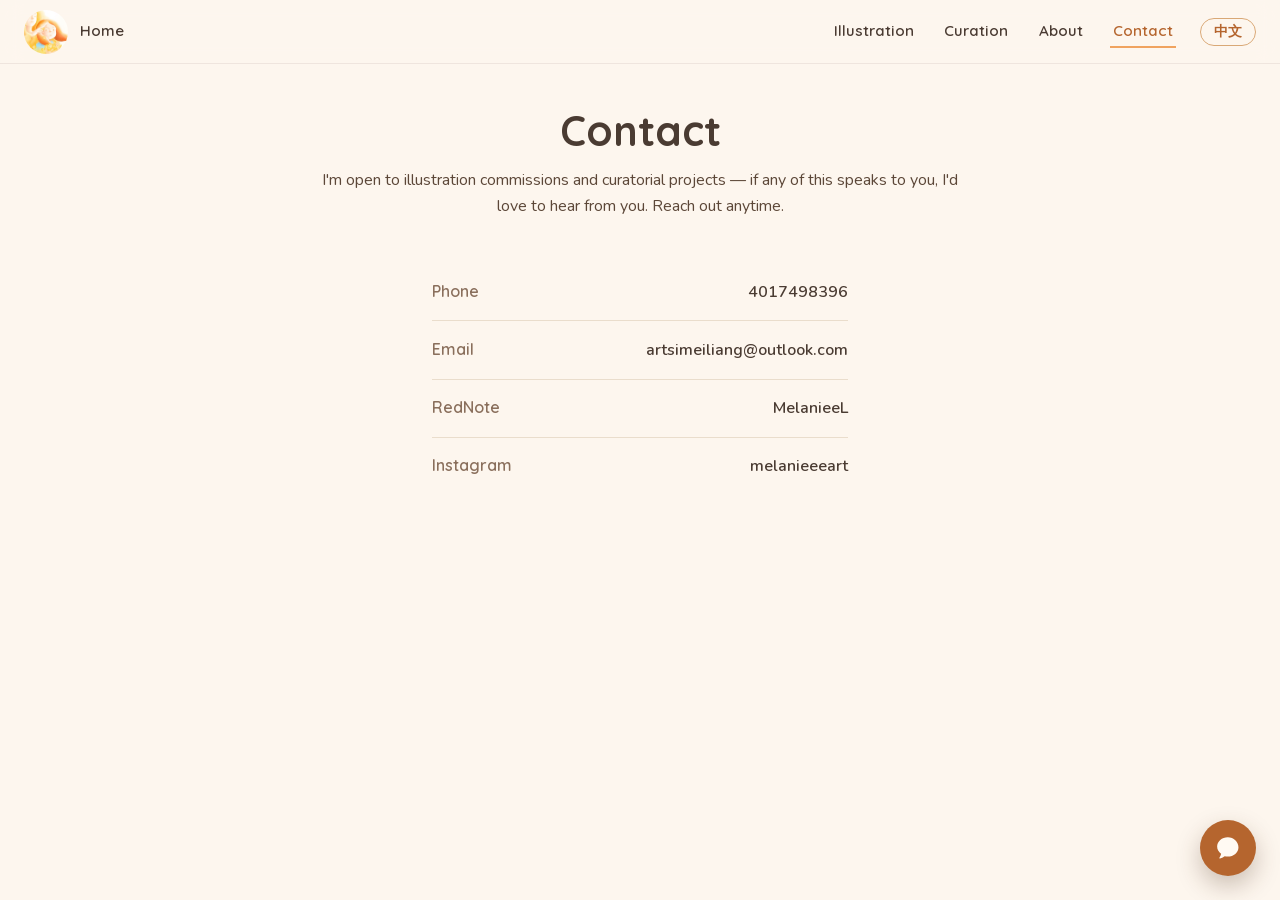
==== contact.html @ 6aa1bef4 "Add an English / Chinese language switch Melanie asked for a switch like a Google Translate button. " ====
<!DOCTYPE html>
<html lang="en">
<head>
<meta charset="UTF-8">
<meta name="viewport" content="width=device-width, initial-scale=1.0">
<title data-zh="联系 — Simei Liang (Melanie)">Contact — Simei Liang (Melanie)</title>
<script>try{if(localStorage.getItem('lang')==='zh'){document.documentElement.lang='zh-CN';var t=document.querySelector('title');t.dataset.en=t.textContent;if(t.dataset.zh)document.title=t.dataset.zh}}catch(e){}</script>
<meta name="description" content="Contact Melanie (Simei Liang), illustrator and curator.">
<meta name="author" content="Melanie Liang (Simei Liang)">
<link rel="canonical" href="https://melanie-liang.github.io/contact.html">
<meta property="og:type" content="website">
<meta property="og:site_name" content="Melanie (Simei Liang)">
<meta property="og:title" content="Contact — Simei Liang (Melanie)">
<meta property="og:description" content="Contact Melanie (Simei Liang), illustrator and curator.">
<meta property="og:url" content="https://melanie-liang.github.io/contact.html">
<meta property="og:image" content="https://melanie-liang.github.io/assets/landing/illustrator.jpg">
<meta name="twitter:card" content="summary_large_image">
<link rel="icon" type="image/jpeg" href="assets/favicon.jpg">
<link rel="stylesheet" href="css/style.css">
</head>
<body>

<header class="site-nav">
  <a href="index.html" class="nav-logo">
    <img src="assets/logo.jpg" alt="">
    <span class="nav-logo-label"><span data-lang="en">Home</span><span data-lang="zh">首页</span></span>
  </a>
  <nav class="nav-menu" aria-label="Primary">
    <a href="illustration.html" class="nav-link"><span data-lang="en">Illustration</span><span data-lang="zh">插画</span></a>
    <a href="curatorial-work.html" class="nav-link"><span data-lang="en">Curation</span><span data-lang="zh">策展</span></a>
    <a href="index.html#illustrator" class="nav-link"><span data-lang="en">About</span><span data-lang="zh">关于</span></a>
    <a href="contact.html" class="nav-link active"><span data-lang="en">Contact</span><span data-lang="zh">联系</span></a>
    <button type="button" class="lang-switch" aria-label="Switch language / 切换语言"><span data-lang="en">中文</span><span data-lang="zh">EN</span></button>
  </nav>
</header>

<main class="content-page">
  <div class="series-header">
    <h1><span data-lang="en">Contact</span><span data-lang="zh">联系</span></h1>
    <p>
      <span data-lang="en">I'm open to illustration commissions and curatorial projects &mdash; if any of this
      speaks to you, I'd love to hear from you. Reach out anytime.</span><span data-lang="zh">欢迎插画委托与策展合作——如果这里的作品打动了你，很期待收到你的消息。随时联系我。</span>
    </p>
  </div>

  <ul class="contact-list">
    <li>
      <span class="contact-label"><span data-lang="en">Phone</span><span data-lang="zh">电话</span></span>
      <a href="tel:4017498396">4017498396</a>
    </li>
    <li>
      <span class="contact-label"><span data-lang="en">Email</span><span data-lang="zh">邮箱</span></span>
      <a href="mailto:artsimeiliang@outlook.com">artsimeiliang@outlook.com</a>
    </li>
    <li>
      <span class="contact-label"><span data-lang="en">RedNote</span><span data-lang="zh">小红书</span></span>
      <a href="https://xhslink.cn/o/6hbYANFSyTD" target="_blank" rel="noopener">MelanieeL</a>
    </li>
    <li>
      <span class="contact-label">Instagram</span>
      <a href="https://www.instagram.com/melanieeeart/" target="_blank" rel="noopener">melanieeeart</a>
    </li>
  </ul>
</main>

<button id="chat-button" class="chat-fab" type="button" aria-haspopup="dialog" aria-controls="chat-modal" aria-label="Open contact form">
  <svg viewBox="0 0 24 24" aria-hidden="true"><path fill="currentColor" d="M12 2C6.48 2 2 5.94 2 10.8c0 2.77 1.44 5.24 3.7 6.86-.12.9-.53 2.24-1.55 3.6a.5.5 0 0 0 .58.77c1.9-.62 3.42-1.5 4.4-2.2.9.24 1.86.37 2.87.37 5.52 0 10-3.94 10-8.8S17.52 2 12 2z"/></svg>
</button>

<div id="chat-modal" class="chat-modal" role="dialog" aria-modal="true" aria-labelledby="chat-modal-title" hidden>
  <div class="chat-modal-backdrop"></div>
  <div class="chat-modal-panel">
    <button class="chat-modal-close" type="button" aria-label="Close">&times;</button>
    <h2 id="chat-modal-title"><span data-lang="en">Say hello</span><span data-lang="zh">打个招呼</span></h2>
    <p><span data-lang="en">Send Melanie a quick note and she'll get back to you.</span><span data-lang="zh">给 Melanie 留个言，她会尽快回复你。</span></p>
    <form id="chat-form" class="chat-form">
      <input type="checkbox" name="botcheck" class="chat-form-honeypot" tabindex="-1" autocomplete="off">
      <div class="chat-field">
        <label for="chat-name"><span data-lang="en">Name</span><span data-lang="zh">姓名</span></label>
        <input type="text" id="chat-name" name="name" required>
      </div>
      <div class="chat-field">
        <label for="chat-email"><span data-lang="en">Email</span><span data-lang="zh">邮箱</span></label>
        <input type="email" id="chat-email" name="email" required>
      </div>
      <div class="chat-field">
        <label for="chat-message"><span data-lang="en">Message</span><span data-lang="zh">留言</span></label>
        <textarea id="chat-message" name="message" rows="4" required></textarea>
      </div>
      <button type="submit" class="chat-form-submit"><span data-lang="en">Send Message</span><span data-lang="zh">发送</span></button>
      <p class="chat-form-status" aria-live="polite"></p>
    </form>
  </div>
</div>

<script src="js/site-config.js"></script>
<script src="js/series-data.js"></script>
<script src="js/main.js"></script>
</body>
</html>
---- css/style.css ----
/* ---------- Self-hosted fonts ----------
   Downloaded from Google Fonts and served from assets/fonts/ instead of
   fonts.googleapis.com/fonts.gstatic.com, which are blocked in mainland
   China — self-hosting means the fonts load everywhere, not just where
   Google's CDN is reachable. Each file is a variable font covering the
   whole weight range in one download (that's why one file serves 500-700
   for Quicksand, and 400-700 for Nunito). Latin-alphabet glyphs only —
   Chinese text on the site (e.g. artwork titles) was already falling back
   to the system's own CJK font, since neither of these families ships
   Chinese glyphs at all, so nothing changes there. */
@font-face {
  font-family: 'Quicksand';
  font-style: normal;
  font-weight: 500 700;
  font-display: swap;
  src: url('../assets/fonts/quicksand.woff2') format('woff2');
}

@font-face {
  font-family: 'Nunito';
  font-style: normal;
  font-weight: 400 700;
  font-display: swap;
  src: url('../assets/fonts/nunito-normal.woff2') format('woff2');
}

@font-face {
  font-family: 'Nunito';
  font-style: italic;
  font-weight: 400;
  font-display: swap;
  src: url('../assets/fonts/nunito-italic.woff2') format('woff2');
}

/* ---------- Reset & base ---------- */
* {
  margin: 0;
  padding: 0;
  box-sizing: border-box;
}

html, body {
  height: 100%;
}

body {
  font-family: 'Nunito', "PingFang SC", "Hiragino Sans GB", "Microsoft YaHei", "Noto Sans SC", sans-serif;
  color: #4a3b32;
  background: #fdf6ee;
}

h1, h2 {
  font-family: 'Quicksand', "PingFang SC", "Hiragino Sans GB", "Microsoft YaHei", "Noto Sans SC", sans-serif;
}

a {
  color: inherit;
}

/* ---------- Site navigation ---------- */
.site-nav {
  position: fixed;
  top: 0;
  left: 0;
  right: 0;
  z-index: 20;
  display: flex;
  align-items: center;
  justify-content: space-between;
  gap: 1rem;
  padding: 0.6rem 1.5rem;
  background: rgba(253, 246, 238, 0.55);
  backdrop-filter: blur(10px);
  -webkit-backdrop-filter: blur(10px);
  border-bottom: 1px solid rgba(74, 46, 26, 0.08);
}

.nav-logo {
  display: flex;
  align-items: center;
  gap: 0.55rem;
  flex-shrink: 0;
  text-decoration: none;
}

/* Spelled out beside the avatar so it is obvious that clicking it is the way
   back to the main page -- the picture alone was not telling anyone that. */
.nav-logo-label {
  font-family: 'Quicksand', "PingFang SC", "Hiragino Sans GB", "Microsoft YaHei", "Noto Sans SC", sans-serif;
  font-weight: 600;
  font-size: 0.95rem;
  color: #4a3b32;
  /* Same padding and transparent border as .nav-link so switching the underline
     on and off never shifts the header. */
  padding: 0.4rem 0.2rem;
  border-bottom: 2px solid transparent;
  transition: color 0.2s ease, border-color 0.2s ease;
}

.nav-logo:hover .nav-logo-label {
  color: #b5652e;
  border-color: #f0a35f;
}

/* On the homepage the underline tracks the section in view: Home while the
   hero is on screen, About once the bio/awards sections are (see main.js). */
.nav-logo.active .nav-logo-label {
  color: #b5652e;
  border-color: #f0a35f;
}

.nav-logo img {
  width: 2.75rem;
  height: 2.75rem;
  border-radius: 50%;
  object-fit: cover;
  object-position: 12% center;
  display: block;
}

.nav-menu {
  display: flex;
  flex-wrap: wrap;
  align-items: center;
  justify-content: flex-end;
  gap: 1rem 1.5rem;
}

.nav-link {
  font-family: 'Quicksand', "PingFang SC", "Hiragino Sans GB", "Microsoft YaHei", "Noto Sans SC", sans-serif;
  font-weight: 600;
  font-size: 0.95rem;
  text-decoration: none;
  color: #4a3b32;
  padding: 0.4rem 0.2rem;
  border-bottom: 2px solid transparent;
  transition: color 0.2s ease, border-color 0.2s ease;
}

.nav-link:hover {
  color: #b5652e;
  border-color: #f0a35f;
}

.nav-link.active {
  color: #b5652e;
  border-color: #f0a35f;
}

/* ---------- Sub-nav (second row: siblings of the active top-level item) ---------- */
.sub-nav {
  display: flex;
  flex-wrap: wrap;
  align-items: center;
  gap: 1.25rem;
}

.series-page .sub-nav,
.content-page .sub-nav {
  margin-bottom: 2rem;
  padding-bottom: 1rem;
  border-bottom: 1px solid #eaddcc;
}

.sub-nav a {
  font-family: 'Quicksand', "PingFang SC", "Hiragino Sans GB", "Microsoft YaHei", "Noto Sans SC", sans-serif;
  font-weight: 600;
  font-size: 0.9rem;
  color: #8a6f5c;
  text-decoration: none;
  padding-bottom: 0.3rem;
  border-bottom: 2px solid transparent;
  transition: color 0.2s ease, border-color 0.2s ease;
}

.sub-nav a:hover {
  color: #b5652e;
}

.sub-nav a.active {
  color: #4a3b32;
  border-color: #f0a35f;
}

/* ---------- Series pages ---------- */
.series-page {
  min-height: 100vh;
  min-height: 100svh;
  max-width: 72rem;
  margin: 0 auto;
  padding: 6.5rem 1.5rem 3rem;
}

.series-header {
  text-align: center;
  max-width: 40rem;
  margin: 0 auto 2.75rem;
}

.series-header h1 {
  font-size: clamp(1.8rem, 4vw, 2.6rem);
  margin-bottom: 0.75rem;
}

.series-header p {
  color: #5c4738;
  line-height: 1.6;
}

/* Year and materials for a body of work shown as one piece (the series pages
   and Mixed Media). These used to be per-image hover captions; Melanie asked
   for them here instead, because each of those pages is a single work. */
.work-meta {
  font-size: 0.9rem;
  font-weight: 600;
  color: #b5652e;
  margin-bottom: 0.9rem;
}

/* 18rem min keeps this at 3 tiles per row inside the 72rem container —
   bigger artwork than the 4-up it used to be, same overall grid width. */
.art-grid {
  display: grid;
  grid-template-columns: repeat(auto-fit, minmax(18rem, 1fr));
  gap: 1.5rem;
}

/* Only 2 paintings: stack them and size each closer to the width of the
   screen instead of splitting it in half. */
.art-grid--paintings {
  grid-template-columns: 1fr;
  justify-items: center;
}

.art-grid--paintings .art-tile {
  /* Melanie asked for these to take up at least a third of the screen; the
     100% ceiling just stops them overflowing the 72rem container on very
     wide displays. */
  width: clamp(20rem, 44vw, 100%);
}

/* A 4-piece series reads better as one full row than 3 + a lone straggler. */
.art-grid--four {
  grid-template-columns: repeat(auto-fit, minmax(15rem, 1fr));
}

/* Blessing is laid out as an open book: cover down the left, the three
   interior spreads stacked in the middle, back cover down the right.
   align-items: center keeps the single-tile side columns vertically centred
   against the tall middle column instead of stretching them. */
.art-grid--book {
  grid-template-columns: repeat(3, 1fr);
  align-items: center;
  row-gap: 0.75rem;
}

/* Explicit placement for all five -- auto-placement would fill row by row. */
.art-grid--book .art-tile:nth-child(1) { grid-column: 1; grid-row: 1 / 4; }
.art-grid--book .art-tile:nth-child(2) { grid-column: 2; grid-row: 1; }
.art-grid--book .art-tile:nth-child(3) { grid-column: 2; grid-row: 2; }
.art-grid--book .art-tile:nth-child(4) { grid-column: 2; grid-row: 3; }
.art-grid--book .art-tile:nth-child(5) { grid-column: 3; grid-row: 1 / 4; }

/* The three interior spreads are all 2:1 files. In a square tile each one sat
   in a band of empty page, which read as a big gap between them -- a 2:1 tile
   removes that and stacks them tight. Half the usual watermark inset keeps the
   name at the same height relative to the (now shorter) tile. */
.art-grid--book .art-tile:nth-child(2),
.art-grid--book .art-tile:nth-child(3),
.art-grid--book .art-tile:nth-child(4) {
  aspect-ratio: 2 / 1;
}

.art-grid--book .art-tile:nth-child(2)::before,
.art-grid--book .art-tile:nth-child(3)::before,
.art-grid--book .art-tile:nth-child(4)::before {
  padding-bottom: 9%;
}

/* Cover and back cover smaller than a full column so they sit beside the
   spreads rather than looming over them. */
.art-grid--book .art-tile:nth-child(1),
.art-grid--book .art-tile:nth-child(5) {
  width: 72%;
  justify-self: center;
}

/* Individual series pages: one big piece per row, read top to bottom. */
.art-grid--stacked {
  grid-template-columns: 1fr;
  justify-items: center;
  gap: 2.5rem;
}

.art-grid--stacked .art-tile {
  width: 100%;
  max-width: 44rem;
}

/* Blessing's own page. Its three interior spreads are 2:1 files and its cover
   and back cover are square. Forcing every tile square letterboxed each spread
   inside a tall empty box, which pushed the watermark off the artwork and left
   a big gap between pieces -- matching each tile to its own image fixes both,
   so the page gap can come down too. */
.art-grid--book-page {
  gap: 1rem;
}

.art-grid--book-page .art-tile--wide {
  aspect-ratio: 2 / 1;
}

.art-grid--book-page .art-tile--wide::before {
  padding-bottom: 9%;
}

.art-grid--book-page .art-tile--cover {
  max-width: 26rem;
}

/* Fruit Skin: small square works, and Melanie asked for them to show smaller
   than the other series' stacked pages. */
.art-grid--compact .art-tile {
  max-width: 30rem;
}

/* Mixed Media: every photo is a different shape, including one 1:4 strip. Each
   tile keeps its own proportions at a shared row height so nothing is cropped
   or squashed, and rows centre themselves. */
.art-grid--mixed {
  display: flex;
  flex-wrap: wrap;
  justify-content: center;
  align-items: flex-start;
  grid-template-columns: none;
  gap: 1.25rem;
}

/* The long 1:4 strip runs down one side rather than sitting alone at the
   bottom, where it read as one endless image with empty space beside it. */
.art-grid--mixed .mixed-side {
  flex: 0 0 16rem;
  max-width: 100%;
}

.art-grid--mixed .mixed-side .art-tile {
  width: 100%;
  height: auto;
  aspect-ratio: auto;
}

.art-grid--mixed .mixed-side .art-tile img {
  width: 100%;
  height: auto;
}

/* Everything else fills the other side, each piece at its own proportions and
   a shared height, rows centring themselves. */
.art-grid--mixed .mixed-main {
  flex: 1 1 30rem;
  display: flex;
  flex-wrap: wrap;
  justify-content: center;
  align-items: flex-start;
  gap: 1.25rem;
}

.art-grid--mixed .mixed-main .art-tile {
  flex: 0 0 auto;
  height: 20rem;
  width: auto;
  aspect-ratio: auto;
}

.art-grid--mixed .mixed-main .art-tile img {
  height: 100%;
  width: auto;
}

.art-tile {
  position: relative;
  display: block;
  aspect-ratio: 1;
  overflow: hidden;
  cursor: pointer;
}

.art-tile img {
  width: 100%;
  height: 100%;
  object-fit: contain;
  display: block;
  transition: filter 0.35s ease, transform 0.35s ease;
}

.art-tile::before {
  content: 'Melanie';
  position: absolute;
  inset: 0;
  z-index: 1;
  display: flex;
  align-items: flex-end;
  justify-content: center;
  padding-bottom: 18%;
  font-family: 'Quicksand', "PingFang SC", "Hiragino Sans GB", "Microsoft YaHei", "Noto Sans SC", sans-serif;
  font-weight: 700;
  font-size: 1.5rem;
  letter-spacing: 0.06em;
  color: rgba(255, 255, 255, 0.5);
  white-space: nowrap;
  pointer-events: none;
  transition: opacity 0.3s ease;
}

/* :hover is scoped to real mouse pointers only — on touch devices it can
   stick around after a tap in an unpredictable way, so touch relies solely
   on the JS-driven .active class below for consistent open/close behavior. */
@media (hover: hover) and (pointer: fine) {
  .art-tile:hover img {
    filter: blur(7px) brightness(0.72);
    transform: scale(1.06);
  }

  .art-tile:hover .art-overlay {
    opacity: 1;
  }

  .art-tile:hover::before {
    opacity: 0;
  }
}

.art-tile:focus-visible img,
.art-tile.active img {
  filter: blur(7px) brightness(0.72);
  transform: scale(1.06);
}

.art-tile:focus-visible::before,
.art-tile.active::before {
  opacity: 0;
}

.art-tile:focus-visible {
  outline: 3px solid #f0a35f;
  outline-offset: 3px;
}

/* A tile with no caption has nothing to reveal, so it gets none of the reveal
   behaviour: no blur, no zoom, no pointer, and the watermark stays put. The
   class is added by main.js to every .art-tile that has no .art-overlay, which
   is all of the series pages and Mixed Media. */
.art-tile--plain {
  cursor: default;
}

/* Except on series.html, where the whole block is a link -- clicking a preview
   there does go somewhere, so it should still look clickable. */
a.series-block .art-tile--plain {
  cursor: pointer;
}

.art-tile--plain img,
.art-tile--plain:hover img,
.art-tile--plain:focus-visible img,
.art-tile--plain.active img {
  filter: none;
  transform: none;
}

.art-tile--plain:hover::before,
.art-tile--plain:focus-visible::before,
.art-tile--plain.active::before {
  opacity: 1;
}

.art-overlay {
  position: absolute;
  inset: 0;
  z-index: 2;
  display: flex;
  flex-direction: column;
  align-items: center;
  justify-content: center;
  text-align: center;
  padding: 1.5rem;
  color: #fffaf3;
  opacity: 0;
  transition: opacity 0.3s ease;
  pointer-events: none;
}

.art-tile:focus-visible .art-overlay,
.art-tile.active .art-overlay {
  opacity: 1;
}

.art-overlay h3 {
  font-family: 'Quicksand', "PingFang SC", "Hiragino Sans GB", "Microsoft YaHei", "Noto Sans SC", sans-serif;
  font-size: 1.15rem;
  margin-bottom: 0.5rem;
  text-shadow: 0 2px 10px rgba(0, 0, 0, 0.35);
}

.art-overlay p {
  font-size: 0.9rem;
  line-height: 1.5;
  text-shadow: 0 2px 8px rgba(0, 0, 0, 0.35);
}

.series-pager {
  display: flex;
  flex-wrap: wrap;
  align-items: center;
  justify-content: center;
  gap: 1rem;
  margin-top: 3.5rem;
  padding-top: 2rem;
  border-top: 1px solid #eaddcc;
}

.pager-btn {
  display: inline-flex;
  align-items: center;
  gap: 0.5rem;
  padding: 0.7rem 1.4rem;
  border-radius: 999px;
  text-decoration: none;
  font-weight: 600;
  font-size: 0.95rem;
  transition: background 0.2s ease, color 0.2s ease, transform 0.2s ease;
}

.pager-prev,
.pager-next {
  border: 1.5px solid #d9a876;
  color: #b5652e;
}

.pager-prev:hover,
.pager-next:hover {
  background: #b5652e;
  color: #fffaf3;
  transform: translateY(-2px);
}

.pager-all {
  background: #b5652e;
  color: #fffaf3;
}

.pager-all:hover {
  background: #9c5326;
  transform: translateY(-2px);
}

.pager-arrow {
  font-size: 1.1rem;
  line-height: 1;
}

/* ---------- Content pages (Illustration hub, Paintings, Curatorial Work) ---------- */
.content-page {
  min-height: 100vh;
  min-height: 100svh;
  max-width: 46rem;
  margin: 0 auto;
  padding: 6.5rem 1.5rem 4rem;
}

.project-list {
  display: flex;
  flex-direction: column;
  gap: 2rem;
}

.project-block {
  padding-bottom: 1.75rem;
  border-bottom: 1px solid #eaddcc;
}

.project-block:last-child {
  border-bottom: none;
  padding-bottom: 0;
}

.project-block h2 {
  font-size: 1.2rem;
  margin-bottom: 0.3rem;
}

.project-role {
  font-size: 0.9rem;
  font-weight: 600;
  color: #b5652e;
  margin-bottom: 0.6rem;
}

.project-block p {
  line-height: 1.7;
  color: #5c4738;
}


/* Exhibition documentation, NOT Melanie's own artwork: deliberately no
   "Melanie" watermark and no hover caption, because these photos show other
   artists' work in the shows she organised. Keep it that way. */
/* One uniform grid: every photo, poster included, the same size. Melanie tried
   a poster-left / photos-right split and asked to go back to this.
   auto-fill, not auto-fit: with auto-fit the Sotheby's block (only two photos)
   stretched them to double everyone else's size, which is exactly what she
   asked to get away from. */
/* Flex, not grid: grid aligns every row to the same columns, so a short last
   row sits under the left of the row above. Wrapping flex items with
   justify-content: center centre each row on its own. */
.project-gallery {
  display: flex;
  flex-wrap: wrap;
  justify-content: center;
  gap: 1rem;
  margin-top: 1.5rem;
}

/* Five photos would otherwise wrap as 4 + a lone one. Capping the row at three
   tiles gives 3 + 2, which Melanie asked for. Add this to any gallery whose
   last row would hold a single tile. */
.project-gallery--3up {
  max-width: calc(16.5rem * 3 + 1rem * 2);
  margin-left: auto;
  margin-right: auto;
}

.project-shot {
  margin: 0;
  width: 16.5rem;
  aspect-ratio: 1;
  overflow: hidden;
}

.project-shot img {
  width: 100%;
  height: 100%;
  object-fit: contain;
  display: block;
}

.hub-links {
  display: flex;
  flex-wrap: wrap;
  gap: 1rem;
  margin-top: 2rem;
  justify-content: center;
}

.contact-list {
  list-style: none;
  max-width: 26rem;
  margin: 2.5rem auto 0;
}

.contact-list li {
  display: flex;
  justify-content: space-between;
  align-items: baseline;
  gap: 1rem;
  padding: 1.1rem 0;
  border-bottom: 1px solid #eaddcc;
}

.contact-list li:last-child {
  border-bottom: none;
}

.contact-label {
  font-family: 'Quicksand', "PingFang SC", "Hiragino Sans GB", "Microsoft YaHei", "Noto Sans SC", sans-serif;
  font-weight: 600;
  color: #8a6f5c;
}

.contact-list a {
  font-weight: 600;
  color: #4a3b32;
  text-decoration: none;
}

.contact-list a:hover {
  color: #b5652e;
  text-decoration: underline;
}

/* Each series on series.html is one big link into its own page — the whole
   block is clickable, and the tint + name colour + arrow on hover are there
   so it reads as clickable rather than looking like a static gallery. */
.series-block {
  display: block;
  margin-top: 3rem;
  padding: 3rem 1.25rem 1.75rem;
  border-top: 1px solid #eaddcc;
  color: inherit;
  text-decoration: none;
  transition: background 0.25s ease;
}

.series-block:first-of-type {
  margin-top: 0;
  padding-top: 0;
  border-top: none;
}

a.series-block:hover,
a.series-block:focus-visible {
  background: rgba(240, 163, 95, 0.09);
}

a.series-block:focus-visible {
  outline: 3px solid #f0a35f;
  outline-offset: 2px;
}

.series-block-header {
  text-align: center;
  max-width: 40rem;
  margin: 0 auto 2rem;
}

.series-block-header h2 {
  font-family: 'Quicksand', "PingFang SC", "Hiragino Sans GB", "Microsoft YaHei", "Noto Sans SC", sans-serif;
  font-size: clamp(1.5rem, 3.5vw, 2rem);
  margin-bottom: 0.75rem;
  transition: color 0.25s ease;
}

a.series-block:hover .series-block-header h2,
a.series-block:focus-visible .series-block-header h2 {
  color: #b5652e;
}

.series-block-header p {
  color: #5c4738;
  line-height: 1.6;
}

.series-block-cue {
  display: inline-flex;
  align-items: center;
  gap: 0.4rem;
  font-family: 'Quicksand', "PingFang SC", "Hiragino Sans GB", "Microsoft YaHei", "Noto Sans SC", sans-serif;
  font-weight: 600;
  font-size: 0.9rem;
  color: #b5652e;
  transition: gap 0.25s ease;
}

a.series-block:hover .series-block-cue,
a.series-block:focus-visible .series-block-cue {
  gap: 0.85rem;
  text-decoration: underline;
}

/* Preview tiles inside a series block aren't individually interactive — the
   block itself is the link — so suppress the per-tile blur/caption reveal
   and keep the watermark showing. */
.series-block .art-tile:hover img,
.series-block .art-tile:focus-visible img {
  filter: none;
  transform: none;
}

.series-block .art-tile:hover::before,
.series-block .art-tile:focus-visible::before {
  opacity: 1;
}

.series-card-title {
  display: block;
  margin-top: 0.6rem;
  text-align: center;
  font-family: 'Quicksand', "PingFang SC", "Hiragino Sans GB", "Microsoft YaHei", "Noto Sans SC", sans-serif;
  font-weight: 600;
  color: #4a3b32;
}

.coming-soon {
  text-align: center;
  padding: 3rem 1.5rem;
  border: 1px dashed #d9a876;
  border-radius: 1.25rem;
  color: #8a6f5c;
  font-style: italic;
}

/* ---------- Pending grid: real captions/metadata, image + title not in yet ---------- */
.pending-grid {
  display: grid;
  grid-template-columns: repeat(auto-fill, minmax(13rem, 1fr));
  gap: 1.5rem;
}

.pending-tile {
  text-align: center;
}

.pending-image {
  aspect-ratio: 1;
  display: flex;
  align-items: center;
  justify-content: center;
  border: 1px dashed #d9a876;
  border-radius: 1.25rem;
  color: #8a6f5c;
  font-style: italic;
  margin-bottom: 0.6rem;
}

.pending-title {
  font-weight: 600;
  font-style: italic;
  color: #8a6f5c;
  margin-bottom: 0.2rem;
}

.pending-meta {
  font-size: 0.85rem;
  color: #8a6f5c;
}

/* ---------- Scroll container ---------- */
.scroller {
  height: 100vh;
  height: 100svh;
  overflow-y: auto;
  scroll-snap-type: y mandatory;
  scrollbar-width: none; /* Firefox */
  -ms-overflow-style: none; /* legacy Edge/IE */
}

.scroller::-webkit-scrollbar {
  display: none; /* Chrome, Safari, modern Edge */
}

.scroller.no-snap {
  scroll-snap-type: none;
}

.section {
  position: relative;
  height: 100vh;
  height: 100svh;
  scroll-snap-align: start;
  scroll-snap-stop: always;
}

/* ---------- Section 1: hero ---------- */
.hero-section {
  display: flex;
  align-items: center;
  justify-content: center;
  overflow: hidden;
}

.hero-bg {
  position: absolute;
  inset: 0;
  width: 100%;
  height: 100%;
  object-fit: cover;
  /* The source is already the top half of "Swam Across Your Wall"; anchoring to
     the top means any further cropping on wide screens takes from the bottom,
     never from the two faces. */
  object-position: center top;
  /* Softened so the name reads clearly over it. This is CSS only -- the image
     file itself is untouched. The slight scale-up hides the transparent edge
     that blur leaves around the element. */
  filter: blur(7px);
  transform: scale(1.06);
}

.hero-overlay {
  position: absolute;
  inset: 0;
  background: linear-gradient(
    to bottom,
    rgba(74, 46, 26, 0.15) 0%,
    rgba(74, 46, 26, 0.35) 55%,
    rgba(74, 46, 26, 0.55) 100%
  );
}

.hero-content {
  position: relative;
  z-index: 1;
  text-align: center;
  color: #fffaf3;
  padding: 2rem;
  max-width: 40rem;
}


.hero-name {
  font-size: clamp(2.25rem, 6vw, 3.75rem);
  font-weight: 700;
  margin: 0.35rem 0 1rem;
  text-shadow: 0 3px 14px rgba(0, 0, 0, 0.3);
}


.hero-rule {
  width: 4.5rem;
  height: 3px;
  margin: 0 auto 1.25rem;
  border: none;
  background: #f6c99a;
  border-radius: 2px;
}

.hero-tagline {
  font-size: 1.1rem;
  font-style: italic;
  margin-bottom: 1.75rem;
  text-shadow: 0 2px 8px rgba(0, 0, 0, 0.25);
}

.hero-links {
  list-style: none;
  display: flex;
  flex-wrap: wrap;
  gap: 0.75rem 1rem;
  justify-content: center;
}

.hero-links a {
  display: inline-block;
  padding: 0.55rem 1.1rem;
  border: 1.5px solid rgba(255, 250, 243, 0.7);
  border-radius: 999px;
  text-decoration: none;
  font-size: 0.95rem;
  font-weight: 600;
  backdrop-filter: blur(2px);
  transition: background 0.25s ease, color 0.25s ease, transform 0.25s ease;
}

.hero-links a:hover {
  background: #fffaf3;
  color: #b5652e;
  transform: translateY(-2px);
}

.scroll-cue {
  position: absolute;
  bottom: 2rem;
  left: 50%;
  transform: translateX(-50%);
  z-index: 1;
  display: flex;
  align-items: center;
  justify-content: center;
  width: 2.75rem;
  height: 2.75rem;
  animation: bob 2.2s ease-in-out infinite;
}

.chevron {
  width: 0.85rem;
  height: 0.85rem;
  border-right: 2.5px solid #fffaf3;
  border-bottom: 2.5px solid #fffaf3;
  transform: rotate(45deg);
}

@keyframes bob-up {
  0%, 100% { transform: translateX(-50%) translateY(0); }
  50% { transform: translateX(-50%) translateY(-8px); }
}

@keyframes bob {
  0%, 100% { transform: translateX(-50%) translateY(0); }
  50% { transform: translateX(-50%) translateY(8px); }
}

/* ---------- Sections 2 & 3: split layout ---------- */
.split-section {
  position: relative;
  display: flex;
}

.split-section.reverse {
  flex-direction: row-reverse;
}

.split-scroll-cue {
  position: absolute;
  bottom: 1.5rem;
  left: 50%;
  transform: translateX(-50%);
  z-index: 5;
  display: flex;
  align-items: center;
  justify-content: center;
  width: 2.5rem;
  height: 2.5rem;
  border-radius: 50%;
  background: rgba(181, 101, 46, 0.85);
  border: none;
  cursor: pointer;
  animation: bob 2.2s ease-in-out infinite;
}

.split-scroll-cue .chevron {
  border-color: #fffaf3;
}

/* At the bottom of the panel the arrow flips up, so it is clear the list has
   ended and the button now takes you back. */
.split-scroll-cue.at-end {
  animation-name: bob-up;
}

.split-scroll-cue.at-end .chevron {
  transform: rotate(225deg) translate(-2px, -2px);
}

.split-image {
  flex: 1 1 45%;
  height: 100%;
  overflow: hidden;
}

.split-image img {
  width: 100%;
  height: 100%;
  object-fit: cover;
  /* Both photos are of Melanie with her head in the upper third. Anchoring to
     the very top still cut her face off on phones, because a short panel then
     keeps only what is above the face. 22% puts the crop window just above the
     beret, so the whole head stays in frame at any panel height. */
  object-position: center 18%;
  display: block;
}

.split-text {
  flex: 1 1 55%;
  height: 100%;
  overflow-y: auto;
  display: flex;
  align-items: flex-start;
  background: #fdf6ee;
  scrollbar-width: none; /* Firefox */
  -ms-overflow-style: none; /* legacy Edge/IE */
}

.split-text::-webkit-scrollbar {
  display: none; /* Chrome, Safari, modern Edge */
}

.split-text-inner {
  margin: auto 0;
  padding: clamp(2rem, 5vw, 5rem);
  max-width: 42rem;
}

.split-text h2 {
  font-size: 1.4rem;
  color: #b5652e;
  margin: 1.75rem 0 0.6rem;
}

.split-text h2:first-child {
  margin-top: 0;
}

.split-text p {
  line-height: 1.7;
  margin-bottom: 0.75rem;
  font-size: 1.02rem;
}

.split-text .lede {
  font-size: 1.12rem;
  font-weight: 600;
  color: #5c4738;
}

.split-text .closing {
  margin-top: 1.5rem;
  font-style: italic;
  color: #8a6f5c;
  border-top: 1px solid #eaddcc;
  padding-top: 1.25rem;
}

.cta-row {
  display: flex;
  flex-wrap: wrap;
  gap: 1rem;
  margin-top: 1.75rem;
}

.cta-btn {
  display: inline-flex;
  align-items: center;
  gap: 0.5rem;
  padding: 0.75rem 1.5rem;
  border-radius: 999px;
  font-family: 'Quicksand', "PingFang SC", "Hiragino Sans GB", "Microsoft YaHei", "Noto Sans SC", sans-serif;
  font-weight: 600;
  font-size: 0.95rem;
  text-decoration: none;
  transition: background 0.2s ease, color 0.2s ease, transform 0.2s ease;
}

.cta-primary {
  background: #b5652e;
  color: #fffaf3;
}

.cta-primary:hover {
  background: #9c5326;
  transform: translateY(-2px);
}

.cta-secondary {
  border: 1.5px solid #d9a876;
  color: #b5652e;
}

.cta-secondary:hover {
  background: #b5652e;
  color: #fffaf3;
  transform: translateY(-2px);
}

.cta-arrow {
  font-size: 1.05rem;
  line-height: 1;
}

.award-list {
  list-style: none;
  margin-bottom: 0.5rem;
}

.award-list li {
  position: relative;
  line-height: 1.6;
  padding-left: 1.3rem;
  margin-bottom: 0.7rem;
  font-size: 0.98rem;
}

.award-list li::before {
  content: "\2726";
  position: absolute;
  left: 0;
  top: 0.05rem;
  color: #f0a35f;
  font-size: 0.8rem;
}

.award-list li.award-group::before {
  content: "";
}

.award-sublist {
  list-style: none;
  margin: 0.5rem 0 0.6rem;
  padding-left: 0.3rem;
}

.award-sublist li {
  position: relative;
  line-height: 1.6;
  padding-left: 1.1rem;
  margin-bottom: 0.4rem;
  font-size: 0.95rem;
}

.award-sublist li::before {
  content: "\2013";
  position: absolute;
  left: 0;
  top: 0;
  color: #f0a35f;
}

.award-note {
  font-size: 0.85rem;
  font-style: italic;
  color: #8a6f5c;
  margin: 0 0 0.7rem;
}

/* ---------- Dot navigation ---------- */
.dot-nav {
  position: fixed;
  right: 1.5rem;
  top: 50%;
  transform: translateY(-50%);
  z-index: 10;
  display: flex;
  flex-direction: column;
  gap: 0.9rem;
}

.dot {
  width: 0.65rem;
  height: 0.65rem;
  border-radius: 50%;
  background: rgba(74, 46, 26, 0.25);
  border: 1.5px solid rgba(74, 46, 26, 0.35);
  transition: background 0.25s ease, transform 0.25s ease;
}

.dot:hover {
  transform: scale(1.2);
}

.dot.active {
  background: #b5652e;
  border-color: #b5652e;
  transform: scale(1.25);
}

/* ---------- Floating chat button + contact modal ---------- */
body.chat-modal-open {
  overflow: hidden;
}

body.chat-modal-open .scroller {
  overflow: hidden;
}

.chat-fab {
  position: fixed;
  right: 1.5rem;
  bottom: 1.5rem;
  z-index: 30;
  width: 3.5rem;
  height: 3.5rem;
  border-radius: 50%;
  background: #b5652e;
  color: #fffaf3;
  border: none;
  display: flex;
  align-items: center;
  justify-content: center;
  cursor: pointer;
  box-shadow: 0 10px 24px rgba(74, 46, 26, 0.28);
  transition: background 0.2s ease, transform 0.2s ease;
}

.chat-fab:hover {
  background: #9c5326;
  transform: translateY(-3px);
}

.chat-fab svg {
  width: 1.6rem;
  height: 1.6rem;
}

.chat-modal[hidden] {
  display: none;
}

.chat-modal {
  position: fixed;
  inset: 0;
  z-index: 40;
  display: flex;
  align-items: flex-end;
  justify-content: flex-end;
  padding: 1.5rem;
}

.chat-modal-backdrop {
  position: absolute;
  inset: 0;
  background: rgba(74, 46, 26, 0.35);
}

.chat-modal-panel {
  position: relative;
  width: 100%;
  max-width: 24rem;
  max-height: calc(100vh - 3rem);
  overflow-y: auto;
  background: #fffaf3;
  border-radius: 1.25rem;
  padding: 1.75rem;
  box-shadow: 0 20px 50px rgba(74, 46, 26, 0.3);
  animation: chat-pop 0.25s ease;
}

@keyframes chat-pop {
  from {
    opacity: 0;
    transform: translateY(12px) scale(0.97);
  }
  to {
    opacity: 1;
    transform: translateY(0) scale(1);
  }
}

.chat-modal-close {
  position: absolute;
  top: 0.75rem;
  right: 0.75rem;
  width: 2rem;
  height: 2rem;
  border-radius: 50%;
  border: none;
  background: transparent;
  color: #8a6f5c;
  font-size: 1.4rem;
  line-height: 1;
  cursor: pointer;
}

.chat-modal-close:hover {
  background: #f5e8d8;
  color: #b5652e;
}

.chat-modal-panel h2 {
  font-family: 'Quicksand', "PingFang SC", "Hiragino Sans GB", "Microsoft YaHei", "Noto Sans SC", sans-serif;
  font-size: 1.35rem;
  margin-bottom: 0.4rem;
  color: #4a3b32;
}

.chat-modal-panel > p {
  font-size: 0.92rem;
  color: #5c4738;
  margin-bottom: 1.25rem;
}

.chat-form {
  display: flex;
  flex-direction: column;
  gap: 0.9rem;
}

.chat-form-honeypot {
  display: none;
}

.chat-field {
  display: flex;
  flex-direction: column;
  gap: 0.35rem;
}

.chat-field label {
  font-family: 'Quicksand', "PingFang SC", "Hiragino Sans GB", "Microsoft YaHei", "Noto Sans SC", sans-serif;
  font-weight: 600;
  font-size: 0.85rem;
  color: #4a3b32;
}

.chat-field input,
.chat-field textarea {
  width: 100%;
  padding: 0.6rem 0.8rem;
  border: 1.5px solid #eaddcc;
  border-radius: 0.7rem;
  font-family: 'Nunito', "PingFang SC", "Hiragino Sans GB", "Microsoft YaHei", "Noto Sans SC", sans-serif;
  font-size: 0.95rem;
  color: #4a3b32;
  background: #fff;
  resize: vertical;
}

.chat-field input:focus,
.chat-field textarea:focus {
  outline: none;
  border-color: #d9a876;
}

.chat-form-submit {
  margin-top: 0.3rem;
  padding: 0.75rem 1.5rem;
  border-radius: 999px;
  border: none;
  background: #b5652e;
  color: #fffaf3;
  font-family: 'Quicksand', "PingFang SC", "Hiragino Sans GB", "Microsoft YaHei", "Noto Sans SC", sans-serif;
  font-weight: 600;
  font-size: 0.95rem;
  cursor: pointer;
  transition: background 0.2s ease, transform 0.2s ease;
}

.chat-form-submit:hover:not(:disabled) {
  background: #9c5326;
  transform: translateY(-2px);
}

.chat-form-submit:disabled {
  opacity: 0.7;
  cursor: not-allowed;
}

.chat-form-status {
  margin-top: 0.6rem;
  font-size: 0.88rem;
  min-height: 1.2em;
}

.chat-form-status.success {
  color: #4d7c3f;
}

.chat-form-status.error {
  color: #b5482e;
}

/* ---------- Responsive ---------- */
@media (max-width: 860px) {
  /* Too narrow for a 3-up book spread: stack it like every other grid. The
     nth-child selectors have to be repeated here -- the desktop placements use
     them too, and a plainer selector loses to them, which collapsed the cover
     to zero width on phones. */
  .art-grid--book {
    grid-template-columns: 1fr;
  }

  .art-grid--book .art-tile:nth-child(1),
  .art-grid--book .art-tile:nth-child(2),
  .art-grid--book .art-tile:nth-child(3),
  .art-grid--book .art-tile:nth-child(4),
  .art-grid--book .art-tile:nth-child(5) {
    grid-column: auto;
    grid-row: auto;
    width: 100%;
  }

  .split-section,
  .split-section.reverse {
    flex-direction: column;
  }

  /* The header is fixed and sits over the top of this panel, which hid
     Melanie's face. Pad the photo down past it and give the panel a little
     more height to make up for the padding. */
  /* Phones: the homepage becomes one ordinary long page. On desktop each
     section is pinned to the screen and its text scrolls inside it; on a
     phone that left the photo stuck at the top while the text slid under it,
     and most of the bio was never visible. Melanie asked for it to scroll
     like one long image instead. */
  .scroller {
    scroll-snap-type: none;
  }

  .section.split-section {
    height: auto;
  }

  .split-text {
    height: auto;
    overflow-y: visible;
  }

  /* Both only make sense for the pinned, screen-by-screen layout. */
  .dot-nav,
  .split-scroll-cue {
    display: none;
  }

  /* Roughly square photo (Melanie asked for "类似于正方形的一个长方形"). */
  .split-image {
    flex: 0 0 auto;
    height: min(90vw, 26rem);
  }

  /* Land in-page jumps (and arriving from another page via #illustrator)
     below the fixed header instead of underneath it. */
  .section {
    scroll-margin-top: 4.5rem;
  }

  .split-text {
    flex: 1 1 auto;
    min-height: 0;
  }

  .split-text-inner {
    padding: 1.75rem 1.5rem 2.5rem;
  }

  .dot-nav {
    right: 0.85rem;
  }

  .hero-links {
    flex-direction: column;
    align-items: center;
  }
}

@media (max-width: 480px) {
  /* Two rows of nav links at this width, so the header is taller. */
  .section {
    scroll-margin-top: 6rem;
  }

  /* Phone: one tile per row, filling the column. */
  .project-shot {
    width: 100%;
  }

  /* Phone: mixed-media tiles size by width, one per row. */
  .art-grid--mixed .mixed-side,
  .art-grid--mixed .mixed-main .art-tile {
    flex-basis: 100%;
    height: auto;
    width: 100%;
  }

  .art-grid--mixed .mixed-main .art-tile img {
    width: 100%;
    height: auto;
  }

  .split-text h2 {
    font-size: 1.2rem;
  }

  .site-nav {
    padding: 0.5rem 1rem;
  }

  .nav-logo img {
    width: 2.25rem;
    height: 2.25rem;
  }

  .nav-menu {
    gap: 0.9rem;
  }

  .nav-link,
  .nav-logo-label {
    font-size: 0.85rem;
  }

  .nav-logo {
    gap: 0.4rem;
  }

  .series-page,
  .content-page {
    padding-top: 7.5rem;
  }

  .pager-btn {
    padding: 0.6rem 1.1rem;
    font-size: 0.85rem;
  }

  .chat-fab {
    right: 1rem;
    bottom: 1rem;
    width: 3.25rem;
    height: 3.25rem;
  }

  .chat-modal {
    padding: 0;
    align-items: flex-end;
  }

  .chat-modal-panel {
    max-width: none;
    width: 100%;
    max-height: 85vh;
    border-radius: 1.25rem 1.25rem 0 0;
  }
}

/* ---------- Language switch ----------
   Every translatable string is a pair of spans, data-lang="en" and
   data-lang="zh"; only the one matching <html lang> is shown. English is the
   default in the HTML, Chinese is opt-in and remembered per browser (see the
   inline script in each page's <head>, and main.js). Artwork titles are
   deliberately NOT paired -- Melanie keeps them in English in both versions,
   except the ones she already has Chinese names for. */
html:not([lang|="zh"]) [data-lang="zh"],
html[lang|="zh"] [data-lang="en"] {
  display: none !important;
}

.lang-switch {
  font-family: 'Quicksand', "PingFang SC", "Hiragino Sans GB", "Microsoft YaHei", "Noto Sans SC", sans-serif;
  font-weight: 600;
  font-size: 0.85rem;
  color: #b5652e;
  background: transparent;
  border: 1.5px solid #d9a876;
  border-radius: 999px;
  padding: 0.3rem 0.8rem;
  line-height: 1.2;
  cursor: pointer;
  transition: background 0.2s ease, color 0.2s ease;
}

.lang-switch:hover {
  background: #b5652e;
  color: #fffaf3;
}

/* Chinese reads better with a little more line height than the Latin fonts. */
html[lang|="zh"] body {
  line-height: 1.75;
}
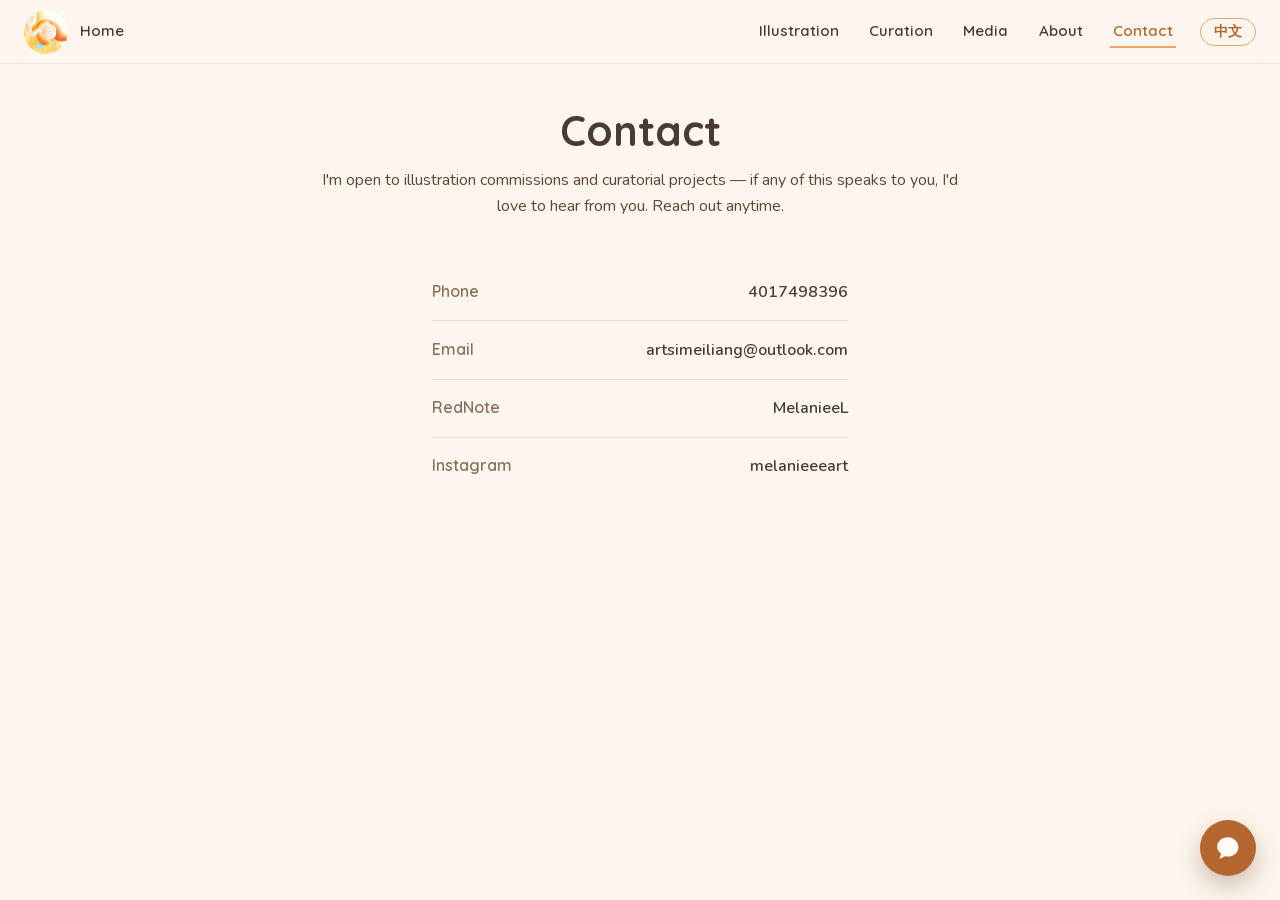
==== commit 1c86fcee: "Add a Media page for her short videos, and a Media tab in the nav Eight clips from Art series (asset" ====
--- a/contact.html
+++ b/contact.html
@@ -4,7 +4,7 @@
 <meta charset="UTF-8">
 <meta name="viewport" content="width=device-width, initial-scale=1.0">
 <title data-zh="联系 — Simei Liang (Melanie)">Contact — Simei Liang (Melanie)</title>
-<script>try{if(localStorage.getItem('lang')==='zh'){document.documentElement.lang='zh-CN';var t=document.querySelector('title');t.dataset.en=t.textContent;if(t.dataset.zh)document.title=t.dataset.zh}}catch(e){}</script>
+<script>try{if(localStorage.getItem('lang')==='zh'){document.documentElement.lang='zh-CN';var t=document.querySelector('title');t.dataset.en=t.textContent;if(t.dataset.zh)document.title=t.dataset.zh}}catch(e){}try{if(sessionStorage.getItem('slide-in')){sessionStorage.removeItem('slide-in');document.documentElement.classList.add('is-entering')}}catch(e){}</script>
 <meta name="description" content="Contact Melanie (Simei Liang), illustrator and curator.">
 <meta name="author" content="Melanie Liang (Simei Liang)">
 <link rel="canonical" href="https://melanie-liang.github.io/contact.html">
@@ -28,6 +28,7 @@
   <nav class="nav-menu" aria-label="Primary">
     <a href="illustration.html" class="nav-link"><span data-lang="en">Illustration</span><span data-lang="zh">插画</span></a>
     <a href="curatorial-work.html" class="nav-link"><span data-lang="en">Curation</span><span data-lang="zh">策展</span></a>
+    <a href="media.html" class="nav-link"><span data-lang="en">Media</span><span data-lang="zh">影像</span></a>
     <a href="index.html#illustrator" class="nav-link"><span data-lang="en">About</span><span data-lang="zh">关于</span></a>
     <a href="contact.html" class="nav-link active"><span data-lang="en">Contact</span><span data-lang="zh">联系</span></a>
     <button type="button" class="lang-switch" aria-label="Switch language / 切换语言"><span data-lang="en">中文</span><span data-lang="zh">EN</span></button>
--- a/css/style.css
+++ b/css/style.css
@@ -148,38 +148,65 @@
 }
 
 /* ---------- Sub-nav (second row: siblings of the active top-level item) ---------- */
+/* Centred, not tucked into the left corner: everything else on these pages is
+   centred, so a left-aligned row read as page furniture and visitors were
+   missing that the work is split into categories at all. */
 .sub-nav {
   display: flex;
   flex-wrap: wrap;
   align-items: center;
-  gap: 1.25rem;
+  justify-content: center;
+  gap: 0.6rem;
 }
 
 .series-page .sub-nav,
 .content-page .sub-nav {
+  position: relative;
   margin-bottom: 2rem;
   padding-bottom: 1rem;
-  border-bottom: 1px solid #eaddcc;
-}
-
+}
+
+/* A pseudo-element rather than a border, so it can draw in from the left. */
+.series-page .sub-nav::after,
+.content-page .sub-nav::after {
+  content: '';
+  position: absolute;
+  left: 0;
+  right: 0;
+  bottom: 0;
+  height: 1px;
+  background: #eaddcc;
+  transform-origin: left center;
+}
+
+/* Proper tabs rather than small grey links: Melanie found that visitors did
+   not notice the work was split into categories at all. */
 .sub-nav a {
   font-family: 'Quicksand', "PingFang SC", "Hiragino Sans GB", "Microsoft YaHei", "Noto Sans SC", sans-serif;
   font-weight: 600;
-  font-size: 0.9rem;
-  color: #8a6f5c;
+  font-size: 1rem;
+  color: #6d5647;
   text-decoration: none;
-  padding-bottom: 0.3rem;
-  border-bottom: 2px solid transparent;
-  transition: color 0.2s ease, border-color 0.2s ease;
+  padding: 0.45rem 1.15rem;
+  border: 1.5px solid #eaddcc;
+  border-radius: 999px;
+  background: #fffaf3;
+  transition: color 0.2s ease, border-color 0.2s ease, background 0.2s ease;
 }
 
 .sub-nav a:hover {
   color: #b5652e;
+  border-color: #d9a876;
+}
+
+.sub-nav a:hover {
+  color: #b5652e;
 }
 
 .sub-nav a.active {
-  color: #4a3b32;
-  border-color: #f0a35f;
+  color: #fffaf3;
+  background: #b5652e;
+  border-color: #b5652e;
 }
 
 /* ---------- Series pages ---------- */
@@ -393,23 +420,22 @@
   transition: filter 0.35s ease, transform 0.35s ease;
 }
 
+/* The "Melanie" watermark used to be drawn here as a `content: 'Melanie'`
+   pseudo-element. It is burned into the image files now, because a CSS
+   watermark is painted by the browser and never reaches the file -- anyone
+   could right-click, Save Image As, and get a clean copy. This rule is kept
+   only as the hook the hover/focus states still use; it draws nothing. */
 .art-tile::before {
-  content: 'Melanie';
+  content: '';
   position: absolute;
   inset: 0;
   z-index: 1;
-  display: flex;
-  align-items: flex-end;
-  justify-content: center;
-  padding-bottom: 18%;
-  font-family: 'Quicksand', "PingFang SC", "Hiragino Sans GB", "Microsoft YaHei", "Noto Sans SC", sans-serif;
-  font-weight: 700;
-  font-size: 1.5rem;
-  letter-spacing: 0.06em;
-  color: rgba(255, 255, 255, 0.5);
-  white-space: nowrap;
-  pointer-events: none;
-  transition: opacity 0.3s ease;
+  /* Deliberately hit-testable, as a second line of defence against the iOS
+     long-press menu: with this sheet of nothing over the picture, the press
+     lands on the <figure> rather than on the <img>, and Safari has no image
+     to offer "Save Image" for. Clicks still reach the tile (and the <a> around
+     a series preview), so tapping to reveal the caption is unaffected. */
+  pointer-events: auto;
 }
 
 /* :hover is scoped to real mouse pointers only — on touch devices it can
@@ -867,17 +893,42 @@
   /* The source is already the top half of "Swam Across Your Wall"; anchoring to
      the top means any further cropping on wide screens takes from the bottom,
      never from the two faces. */
-  object-position: center top;
-  /* Softened so the name reads clearly over it. This is CSS only -- the image
-     file itself is untouched. The slight scale-up hides the transparent edge
-     that blur leaves around the element. */
-  filter: blur(7px);
+  /* The crop is the faces and both of the girl's hands, with a little room
+     under them, starting from the very top of the painting so there is some
+     room above their heads. Biased slightly downwards so that on a short
+     window it is the top that goes rather than her hands. */
+  object-position: center 60%;
+  /* Sharp and unaltered -- no blur, no denoising pass, no scale-up. The
+     graininess that earlier rounds kept trying to blur away was the old
+     source file being too small for a full-screen background: blurring it
+     only clumped the speckle into blotches. Melanie supplied a bigger
+     original instead, so the texture is simply resolved now. */
+  /* No scale-up: hero.jpg is already cropped to exactly the framing Melanie
+     wants, so enlarging it here would only eat into the edges again. */
+  /* Back to the softness the cover originally had. This is safe now in a way
+     it never was before: the speckled grain is out of hero.jpg itself, so the
+     blur has clean input and simply softens, instead of clumping the noise
+     into blotches the way every earlier round did. The scale-up hides the
+     transparent edge a blur leaves; `object-position: center 60%` above keeps
+     the girl's hands when a short window has to crop something. */
+  filter: blur(5px);
   transform: scale(1.06);
 }
 
+/* The dark wash that used to sit here was only ever there to hold white text
+   over the painting, and it dimmed the artwork badly -- Melanie's original is
+   bright and she noticed. The type is dark brown now, so nothing needs to be
+   darkened. Kept in the markup, and kept as a rule, so there is one obvious
+   place to put a veil back if some future cover needs one. */
 .hero-overlay {
   position: absolute;
   inset: 0;
+  /* The original full-height wash, which is where Melanie came back to after
+     trying it without: no scrim at all (the cover is nearly white in the
+     middle, so white type vanished) and a pair of local gradients behind the
+     text only. This one darkens the whole cover, which is the trade she
+     accepted to get the white type reading everywhere, including the contact
+     row along the bottom. */
   background: linear-gradient(
     to bottom,
     rgba(74, 46, 26, 0.15) 0%,
@@ -897,68 +948,117 @@
 
 
 .hero-name {
-  font-size: clamp(2.25rem, 6vw, 3.75rem);
+  font-size: clamp(2.9rem, 7.5vw, 5rem);
   font-weight: 700;
-  margin: 0.35rem 0 1rem;
-  text-shadow: 0 3px 14px rgba(0, 0, 0, 0.3);
+  margin: 0.35rem 0 1.1rem;
+  text-shadow: 0 1px 2px rgba(74, 46, 26, 0.45), 0 3px 16px rgba(74, 46, 26, 0.6);
 }
 
 
 .hero-rule {
-  width: 4.5rem;
+  width: clamp(5.5rem, 6vw, 7rem);
   height: 3px;
-  margin: 0 auto 1.25rem;
+  margin: 0 auto 1.4rem;
   border: none;
   background: #f6c99a;
   border-radius: 2px;
 }
 
 .hero-tagline {
-  font-size: 1.1rem;
+  font-size: clamp(1.3rem, 1.9vw, 1.8rem);
   font-style: italic;
-  margin-bottom: 1.75rem;
-  text-shadow: 0 2px 8px rgba(0, 0, 0, 0.25);
-}
-
+  margin-bottom: 1.9rem;
+  text-shadow: 0 1px 2px rgba(74, 46, 26, 0.45), 0 2px 10px rgba(74, 46, 26, 0.55);
+}
+
+/* The obvious way into the site. The bare chevron that used to sit at the
+   bottom was too easy to miss, so this says where it goes. */
+/* Quiet by default, so it never competes with her name: a barely-there warm
+   tint, a thin light outline and white text. It fills with cream on hover.
+   No backdrop blur and no drop shadow -- both were what made the earlier
+   version read as a grey smudge sitting on top of the artwork. */
+.hero-enter {
+  display: inline-block;
+  margin-top: 0.6rem;
+  padding: 0.8rem 2.6rem;
+  border: 1.5px solid rgba(255, 250, 243, 0.6);
+  border-radius: 999px;
+  background: rgba(74, 46, 26, 0.34);
+  color: #fffaf3;
+  text-decoration: none;
+  font-family: 'Quicksand', "PingFang SC", "Hiragino Sans GB", "Microsoft YaHei", "Noto Sans SC", sans-serif;
+  font-weight: 600;
+  font-size: 1.05rem;
+  letter-spacing: 0.04em;
+  text-shadow: 0 1px 3px rgba(74, 46, 26, 0.5);
+  transition: background 0.25s ease, color 0.25s ease, border-color 0.25s ease, transform 0.25s ease;
+}
+
+.hero-enter:hover,
+.hero-enter:focus-visible {
+  background: #fffaf3;
+  border-color: #fffaf3;
+  color: #4a3b32;
+  text-shadow: none;
+  transform: translateY(-2px);
+}
+
+.hero-scroll-hint {
+  display: block;
+  width: 1.5rem;
+  margin: 1.5rem auto 0;
+  animation: nudge 2.2s ease-in-out infinite;
+}
+
+.hero-scroll-hint .chevron {
+  display: block;
+  margin: 0 auto;
+  opacity: 0.9;
+  filter: drop-shadow(0 1px 3px rgba(74, 46, 26, 0.6));
+}
+
+@keyframes nudge {
+  0%, 100% { transform: translateY(0); }
+  50% { transform: translateY(4px); }
+}
+
+/* Contact details sit quietly along the bottom of the cover. As big buttons in
+   the middle they were too tempting -- people clicked straight off to Instagram
+   instead of looking at the work. */
 .hero-links {
+  position: absolute;
+  bottom: 1.5rem;
+  /* left/right rather than left:50% + translate: with only `left` set, an
+     absolutely positioned box may only use the space from there to the right
+     edge, which on a phone was half the screen and wrapped the row. */
+  left: 0;
+  right: 0;
+  z-index: 1;
   list-style: none;
   display: flex;
   flex-wrap: wrap;
-  gap: 0.75rem 1rem;
+  gap: 0.35rem 1.6rem;
   justify-content: center;
+  margin: 0;
+  padding: 0 1.25rem;
+  max-width: 100%;
 }
 
 .hero-links a {
   display: inline-block;
-  padding: 0.55rem 1.1rem;
-  border: 1.5px solid rgba(255, 250, 243, 0.7);
-  border-radius: 999px;
+  color: rgba(255, 250, 243, 0.85);
   text-decoration: none;
-  font-size: 0.95rem;
-  font-weight: 600;
-  backdrop-filter: blur(2px);
-  transition: background 0.25s ease, color 0.25s ease, transform 0.25s ease;
+  font-size: 1rem;
+  font-weight: 500;
+  text-shadow: 0 1px 2px rgba(74, 46, 26, 0.55), 0 2px 8px rgba(74, 46, 26, 0.5);
+  transition: color 0.25s ease;
 }
 
 .hero-links a:hover {
-  background: #fffaf3;
-  color: #b5652e;
-  transform: translateY(-2px);
-}
-
-.scroll-cue {
-  position: absolute;
-  bottom: 2rem;
-  left: 50%;
-  transform: translateX(-50%);
-  z-index: 1;
-  display: flex;
-  align-items: center;
-  justify-content: center;
-  width: 2.75rem;
-  height: 2.75rem;
-  animation: bob 2.2s ease-in-out infinite;
-}
+  color: #fffaf3;
+  text-decoration: underline;
+}
+
 
 .chevron {
   width: 0.85rem;
@@ -1133,6 +1233,48 @@
 .cta-arrow {
   font-size: 1.05rem;
   line-height: 1;
+}
+
+/* The Works button's arrow points right and the page now really does move
+   right: the current page steps out to the left, the next one arrives from
+   the right. Only that button does it -- see main.js. */
+body {
+  overflow-x: hidden;
+}
+
+/* A full-width slide, not a nudge and a fade: it should read the way the
+   homepage's section scrolling does, so the easing approximates the
+   easeInOutQuad used by animateScrollTo. The fixed header stays put, so the
+   content slides underneath it exactly as it does when you scroll down. */
+@keyframes page-in {
+  from { transform: translateX(100%); }
+  to { transform: none; }
+}
+
+html.is-entering main,
+html.is-entering .scroller {
+  animation: page-in 0.42s cubic-bezier(0.45, 0, 0.55, 1) both;
+}
+
+/* The rule under the category tabs draws itself in afterwards, rather than
+   being there the moment the page lands. */
+@keyframes rule-in {
+  from { transform: scaleX(0); }
+  to { transform: scaleX(1); }
+}
+
+html.is-entering .series-page .sub-nav::after,
+html.is-entering .content-page .sub-nav::after {
+  animation: rule-in 0.9s cubic-bezier(0.45, 0, 0.55, 1) 0.3s both;
+}
+
+@media (prefers-reduced-motion: reduce) {
+  html.is-entering main,
+  html.is-entering .scroller,
+  html.is-entering .series-page .sub-nav::after,
+  html.is-entering .content-page .sub-nav::after {
+    animation: none;
+  }
 }
 
 .award-list {
@@ -1493,9 +1635,46 @@
     right: 0.85rem;
   }
 
+
+  /* Melanie wanted the bigger hero on desktop only, so below this width
+     everything goes back to its original size. */
+  .hero-name {
+    font-size: clamp(2.25rem, 6vw, 3.75rem);
+    margin: 0.35rem 0 1rem;
+  }
+
+  .hero-rule {
+    width: 4.5rem;
+    margin: 0 auto 1.25rem;
+  }
+
+  .hero-tagline {
+    font-size: 1.1rem;
+    margin-bottom: 1.75rem;
+  }
+
+  .hero-enter {
+    font-size: 1rem;
+    padding: 0.7rem 2.2rem;
+  }
+
+  .hero-scroll-hint {
+    margin-top: 1.2rem;
+  }
+
   .hero-links {
-    flex-direction: column;
-    align-items: center;
+    gap: 0.2rem 1.1rem;
+  }
+
+  .hero-links a {
+    font-size: 0.92rem;
+  }
+
+  /* A phone is not wide enough for three labels plus handles on one row, and
+     Melanie wants them on one row, so the handles drop away here. The links
+     still go to the same places, and the Contact page has the full details. */
+  .hero-handle {
+    display: none;
   }
 }
 
@@ -1614,3 +1793,194 @@
 html[lang|="zh"] body {
   line-height: 1.75;
 }
+
+/* ---------- Saving and copying ---------- */
+/* None of this actually prevents anything, and Melanie has been told so: a
+   browser has to download an image in order to show it, and a screenshot
+   always works. This is friction for the casual right-click. The real
+   protection is the watermark burned into the image files plus the
+   deliberately low pixel sizes, both of which survive being saved. */
+
+/* iOS answers a long press with its own callout sheet ("Save Image", "Copy"),
+   and that sheet is not the context menu -- preventDefault on `contextmenu`
+   does nothing to it. `-webkit-touch-callout` is the switch for it, and it is
+   inherited, so it is set on the root rather than only on `img`: setting it on
+   the image alone was not enough on Melanie's phone, because for an image
+   inside a link it is the link that owns the callout. Suppressing it also lets
+   a long press fall through to the tap handler, so it reveals the caption the
+   same way a tap does. */
+html,
+body,
+a,
+img,
+.art-tile {
+  -webkit-touch-callout: none;
+}
+
+img {
+  -webkit-user-drag: none;
+  user-drag: none;
+}
+
+body {
+  -webkit-user-select: none;
+  user-select: none;
+}
+
+/* Her contact details stay selectable on purpose -- locking those would stop
+   people copying her email or phone, which is the opposite of what the site is
+   for. Form fields have to stay selectable or they cannot be typed in and
+   corrected. */
+.contact-list,
+.contact-list *,
+.hero-links,
+.hero-links *,
+input,
+textarea {
+  -webkit-user-select: text;
+  user-select: text;
+}
+
+/* One work that exists in more than one version: the tile shows a single
+   image and the other versions appear inside the caption on hover/tap, so it
+   still takes one cell of the grid. Melanie tried a full-row, three-up layout
+   first and found it forced an awkward break in the grid -- "我不希望因为 riso
+   那个图片有三个很长就要换一行". The Nature Lab poster shows its digital version
+   and reveals the two Risograph prints. */
+.art-versions {
+  display: flex;
+  justify-content: center;
+  gap: 0.8rem;
+  margin-top: 0.8rem;
+}
+
+/* Small on purpose: the overlay sits inside one square tile and has to hold
+   the title and the medium line as well. Anything larger pushed the text out
+   of the tile entirely. */
+.art-versions figure {
+  margin: 0;
+  width: 3.4rem;
+}
+
+.art-versions img {
+  width: 100%;
+  height: auto;
+  display: block;
+  box-shadow: 0 2px 10px rgba(0, 0, 0, 0.3);
+}
+
+.art-versions figcaption {
+  margin-top: 0.3rem;
+  font-size: 0.62rem;
+  line-height: 1.25;
+  opacity: 0.9;
+  text-shadow: 0 1px 6px rgba(0, 0, 0, 0.4);
+}
+
+/* The caption on this tile carries more than the usual two lines, so it is
+   tightened to fit. */
+.art-tile--versions .art-overlay {
+  padding: 1rem;
+}
+
+.art-tile--versions .art-overlay h3 {
+  font-size: 1rem;
+  margin-bottom: 0.3rem;
+}
+
+.art-tile--versions .art-overlay p {
+  font-size: 0.78rem;
+  line-height: 1.4;
+}
+
+/* ---------- Media page ---------- */
+/* Her videos were cut for RedNote, so most are a 9:16 frame with a black band
+   top and bottom. The bands are cropped in CSS rather than re-encoded, so
+   nothing is re-compressed and her files stay untouched: the tile sets an
+   aspect ratio and the video fills it with `cover`.
+   The bands are not the same on every clip. Measured on the exports by
+   sampling five frames each and taking the smallest black margin (a single
+   frame is unreliable -- a dark shot reads as a band), the picture inside the
+   frame runs from 0.563 to 0.733 wide-over-tall, with one clip having no band
+   at all. 7/10 is the compromise: clips wider than that keep a sliver of
+   black, narrower ones lose a little top and bottom. If a new clip is added,
+   re-measure rather than assuming. */
+.video-grid {
+  display: grid;
+  grid-template-columns: repeat(auto-fit, minmax(16rem, 1fr));
+  gap: 1.25rem;
+}
+
+.video-tile {
+  position: relative;
+  margin: 0;
+  aspect-ratio: 7 / 10;
+  overflow: hidden;
+  background: #f5e8d8;
+}
+
+.video-tile video {
+  width: 100%;
+  height: 100%;
+  object-fit: cover;
+  display: block;
+}
+
+/* Sound is off until the visitor asks for it -- browsers only allow a video to
+   start on its own when it is muted, so autoplay and sound cannot both be the
+   default. This is the way to turn it on. */
+.video-sound {
+  position: absolute;
+  right: 0.6rem;
+  bottom: 0.6rem;
+  display: inline-flex;
+  align-items: center;
+  gap: 0.4rem;
+  padding: 0.35rem 0.75rem 0.35rem 0.6rem;
+  border: none;
+  border-radius: 999px;
+  background: rgba(74, 46, 26, 0.55);
+  color: #fffaf3;
+  font-family: 'Quicksand', "PingFang SC", "Hiragino Sans GB", "Microsoft YaHei", "Noto Sans SC", sans-serif;
+  font-size: 0.8rem;
+  font-weight: 600;
+  cursor: pointer;
+  opacity: 0.85;
+  transition: background 0.2s ease, opacity 0.2s ease;
+}
+
+.video-sound:hover,
+.video-sound:focus-visible {
+  background: rgba(74, 46, 26, 0.8);
+  opacity: 1;
+}
+
+.video-sound-icon {
+  width: 0.85rem;
+  height: 0.85rem;
+  flex: none;
+  background: currentColor;
+  /* A speaker outline, drawn as a mask so it takes the button's colour. */
+  -webkit-mask: no-repeat center / contain url("data:image/svg+xml,%3Csvg xmlns='http://www.w3.org/2000/svg' viewBox='0 0 24 24'%3E%3Cpath d='M4 9v6h4l5 4V5L8 9H4z'/%3E%3C/svg%3E");
+  mask: no-repeat center / contain url("data:image/svg+xml,%3Csvg xmlns='http://www.w3.org/2000/svg' viewBox='0 0 24 24'%3E%3Cpath d='M4 9v6h4l5 4V5L8 9H4z'/%3E%3C/svg%3E");
+}
+
+.video-sound[aria-pressed="true"] {
+  background: #b5652e;
+  opacity: 1;
+}
+
+.video-more {
+  margin-top: 2.5rem;
+  text-align: center;
+}
+
+.video-more a {
+  color: #b5652e;
+  font-weight: 600;
+  text-decoration: none;
+}
+
+.video-more a:hover {
+  text-decoration: underline;
+}
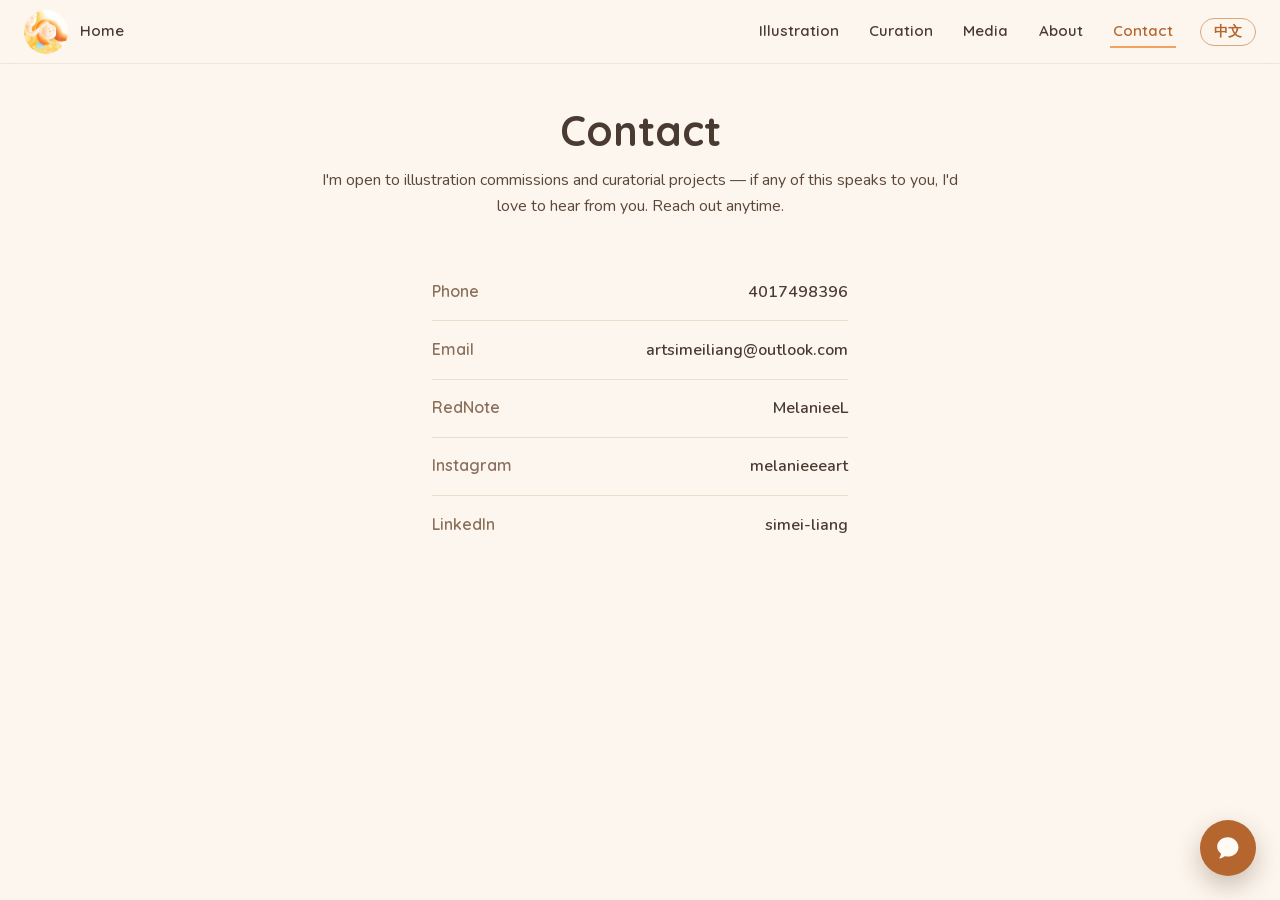
==== commit 09f3dc3c: "Add LinkedIn to the contact page and the identity links linkedin.com/in/simei-liang joins contact.ht" ====
--- a/contact.html
+++ b/contact.html
@@ -5,13 +5,13 @@
 <meta name="viewport" content="width=device-width, initial-scale=1.0">
 <title data-zh="联系 — Simei Liang (Melanie)">Contact — Simei Liang (Melanie)</title>
 <script>try{if(localStorage.getItem('lang')==='zh'){document.documentElement.lang='zh-CN';var t=document.querySelector('title');t.dataset.en=t.textContent;if(t.dataset.zh)document.title=t.dataset.zh}}catch(e){}try{if(sessionStorage.getItem('slide-in')){sessionStorage.removeItem('slide-in');document.documentElement.classList.add('is-entering')}}catch(e){}</script>
-<meta name="description" content="Contact Melanie (Simei Liang), illustrator and curator.">
-<meta name="author" content="Melanie Liang (Simei Liang)">
+<meta name="description" content="Contact Simei Liang (Melanie), illustrator and curator.">
+<meta name="author" content="Simei Liang (Melanie) (Simei Liang)">
 <link rel="canonical" href="https://melanie-liang.github.io/contact.html">
 <meta property="og:type" content="website">
-<meta property="og:site_name" content="Melanie (Simei Liang)">
+<meta property="og:site_name" content="Simei Liang (Melanie)">
 <meta property="og:title" content="Contact — Simei Liang (Melanie)">
-<meta property="og:description" content="Contact Melanie (Simei Liang), illustrator and curator.">
+<meta property="og:description" content="Contact Simei Liang (Melanie), illustrator and curator.">
 <meta property="og:url" content="https://melanie-liang.github.io/contact.html">
 <meta property="og:image" content="https://melanie-liang.github.io/assets/landing/illustrator.jpg">
 <meta name="twitter:card" content="summary_large_image">
@@ -28,7 +28,7 @@
   <nav class="nav-menu" aria-label="Primary">
     <a href="illustration.html" class="nav-link"><span data-lang="en">Illustration</span><span data-lang="zh">插画</span></a>
     <a href="curatorial-work.html" class="nav-link"><span data-lang="en">Curation</span><span data-lang="zh">策展</span></a>
-    <a href="media.html" class="nav-link"><span data-lang="en">Media</span><span data-lang="zh">影像</span></a>
+    <a href="media.html" class="nav-link"><span data-lang="en">Media</span><span data-lang="zh">传媒</span></a>
     <a href="index.html#illustrator" class="nav-link"><span data-lang="en">About</span><span data-lang="zh">关于</span></a>
     <a href="contact.html" class="nav-link active"><span data-lang="en">Contact</span><span data-lang="zh">联系</span></a>
     <button type="button" class="lang-switch" aria-label="Switch language / 切换语言"><span data-lang="en">中文</span><span data-lang="zh">EN</span></button>
@@ -61,6 +61,10 @@
       <span class="contact-label">Instagram</span>
       <a href="https://www.instagram.com/melanieeeart/" target="_blank" rel="noopener">melanieeeart</a>
     </li>
+    <li>
+      <span class="contact-label">LinkedIn</span>
+      <a href="https://www.linkedin.com/in/simei-liang" target="_blank" rel="noopener">simei-liang</a>
+    </li>
   </ul>
 </main>
 
@@ -73,7 +77,7 @@
   <div class="chat-modal-panel">
     <button class="chat-modal-close" type="button" aria-label="Close">&times;</button>
     <h2 id="chat-modal-title"><span data-lang="en">Say hello</span><span data-lang="zh">打个招呼</span></h2>
-    <p><span data-lang="en">Send Melanie a quick note and she'll get back to you.</span><span data-lang="zh">给 Melanie 留个言，她会尽快回复你。</span></p>
+    <p><span data-lang="en">Send Simei Liang a quick note and she'll get back to you.</span><span data-lang="zh">给 Simei Liang 留个言，她会尽快回复你。</span></p>
     <form id="chat-form" class="chat-form">
       <input type="checkbox" name="botcheck" class="chat-form-honeypot" tabindex="-1" autocomplete="off">
       <div class="chat-field">
--- a/css/style.css
+++ b/css/style.css
@@ -376,7 +376,7 @@
   aspect-ratio: auto;
 }
 
-.art-grid--mixed .mixed-side .art-tile img {
+.art-grid--mixed .mixed-side .art-tile > img {
   width: 100%;
   height: auto;
 }
@@ -442,7 +442,7 @@
    stick around after a tap in an unpredictable way, so touch relies solely
    on the JS-driven .active class below for consistent open/close behavior. */
 @media (hover: hover) and (pointer: fine) {
-  .art-tile:hover img {
+  .art-tile:hover > img {
     filter: blur(7px) brightness(0.72);
     transform: scale(1.06);
   }
@@ -456,8 +456,8 @@
   }
 }
 
-.art-tile:focus-visible img,
-.art-tile.active img {
+.art-tile:focus-visible > img,
+.art-tile.active > img {
   filter: blur(7px) brightness(0.72);
   transform: scale(1.06);
 }
@@ -786,8 +786,8 @@
 /* Preview tiles inside a series block aren't individually interactive — the
    block itself is the link — so suppress the per-tile blur/caption reveal
    and keep the watermark showing. */
-.series-block .art-tile:hover img,
-.series-block .art-tile:focus-visible img {
+.series-block .art-tile:hover > img,
+.series-block .art-tile:focus-visible > img {
   filter: none;
   transform: none;
 }
@@ -1841,70 +1841,14 @@
   user-select: text;
 }
 
-/* One work that exists in more than one version: the tile shows a single
-   image and the other versions appear inside the caption on hover/tap, so it
-   still takes one cell of the grid. Melanie tried a full-row, three-up layout
-   first and found it forced an awkward break in the grid -- "我不希望因为 riso
-   那个图片有三个很长就要换一行". The Nature Lab poster shows its digital version
-   and reveals the two Risograph prints. */
-.art-versions {
-  display: flex;
-  justify-content: center;
-  gap: 0.8rem;
-  margin-top: 0.8rem;
-}
-
-/* Small on purpose: the overlay sits inside one square tile and has to hold
-   the title and the medium line as well. Anything larger pushed the text out
-   of the tile entirely. */
-.art-versions figure {
-  margin: 0;
-  width: 3.4rem;
-}
-
-.art-versions img {
-  width: 100%;
-  height: auto;
-  display: block;
-  box-shadow: 0 2px 10px rgba(0, 0, 0, 0.3);
-}
-
-.art-versions figcaption {
-  margin-top: 0.3rem;
-  font-size: 0.62rem;
-  line-height: 1.25;
-  opacity: 0.9;
-  text-shadow: 0 1px 6px rgba(0, 0, 0, 0.4);
-}
-
-/* The caption on this tile carries more than the usual two lines, so it is
-   tightened to fit. */
-.art-tile--versions .art-overlay {
-  padding: 1rem;
-}
-
-.art-tile--versions .art-overlay h3 {
-  font-size: 1rem;
-  margin-bottom: 0.3rem;
-}
-
-.art-tile--versions .art-overlay p {
-  font-size: 0.78rem;
-  line-height: 1.4;
-}
-
 /* ---------- Media page ---------- */
-/* Her videos were cut for RedNote, so most are a 9:16 frame with a black band
-   top and bottom. The bands are cropped in CSS rather than re-encoded, so
-   nothing is re-compressed and her files stay untouched: the tile sets an
-   aspect ratio and the video fills it with `cover`.
-   The bands are not the same on every clip. Measured on the exports by
-   sampling five frames each and taking the smallest black margin (a single
-   frame is unreliable -- a dark shot reads as a band), the picture inside the
-   frame runs from 0.563 to 0.733 wide-over-tall, with one clip having no band
-   at all. 7/10 is the compromise: clips wider than that keep a sliver of
-   black, narrower ones lose a little top and bottom. If a new clip is added,
-   re-measure rather than assuming. */
+/* The tiles are the full 9:16 frame, black bands and all. The bands were
+   cropped in CSS for a round, and Melanie asked for them back ("全保留"):
+   they are not empty on every clip -- several carry her burnt-in RedNote
+   captions, and cropping cut the text in half. The bands also differ from
+   clip to clip (measured across five frames each, from none at all to 13%
+   top and bottom), so no single crop suited them. If this comes up again,
+   crop per clip or not at all. */
 .video-grid {
   display: grid;
   grid-template-columns: repeat(auto-fit, minmax(16rem, 1fr));
@@ -1914,9 +1858,9 @@
 .video-tile {
   position: relative;
   margin: 0;
-  aspect-ratio: 7 / 10;
+  aspect-ratio: 9 / 16;
   overflow: hidden;
-  background: #f5e8d8;
+  background: #000;
 }
 
 .video-tile video {
@@ -1984,3 +1928,85 @@
 .video-more a:hover {
   text-decoration: underline;
 }
+
+/* Media is a section with categories under it, so the section's own name and
+   description sit ABOVE the category tabs and each category's heading sits
+   below them -- Melanie: "放在细分分类的上面". h1 is the section, h2 the
+   category, h3 an individual article. */
+.section-intro {
+  text-align: center;
+  max-width: 40rem;
+  margin: 0 auto 1.75rem;
+}
+
+.section-intro h1 {
+  font-size: clamp(1.8rem, 4vw, 2.6rem);
+  margin-bottom: 0.75rem;
+}
+
+.series-header h2 {
+  font-size: clamp(1.3rem, 2.4vw, 1.7rem);
+  margin-bottom: 0.6rem;
+}
+
+.article-card h3 {
+  font-size: 1.05rem;
+  line-height: 1.45;
+  margin: 0 0 0.45rem;
+}
+
+/* ---------- Article cards (WeChat) ---------- */
+/* WeChat articles cannot be embedded: the article's own CSP header carries
+   `frame-ancestors` listing only Tencent's domains, so a browser refuses to
+   render it in an iframe anywhere else. Verified on Melanie's own article.
+   So each one is a card instead -- its real cover image (downloaded and
+   hosted here; the cover is not referer-protected), title, account and date
+   -- that opens the article in WeChat. */
+/* auto-fill with a max track, not auto-fit with 1fr: with a single article
+   `auto-fit` collapsed the empty tracks and stretched that one card across
+   the whole page. */
+.article-list {
+  display: grid;
+  grid-template-columns: repeat(auto-fill, minmax(18rem, 24rem));
+  justify-content: center;
+  gap: 1.5rem;
+}
+
+.article-card {
+  display: block;
+  text-decoration: none;
+  color: inherit;
+  background: #fffaf3;
+  border: 1.5px solid #eaddcc;
+  overflow: hidden;
+  transition: border-color 0.25s ease, transform 0.25s ease;
+}
+
+.article-card:hover,
+.article-card:focus-visible {
+  border-color: #d9a876;
+  transform: translateY(-3px);
+}
+
+.article-card img {
+  width: 100%;
+  aspect-ratio: 900 / 382;
+  object-fit: cover;
+  display: block;
+}
+
+.article-card-text {
+  padding: 1.1rem 1.25rem 1.35rem;
+}
+
+.article-meta {
+  font-size: 0.85rem;
+  color: #8a6f5c;
+  margin: 0 0 0.8rem;
+}
+
+.article-cue {
+  font-size: 0.9rem;
+  font-weight: 600;
+  color: #b5652e;
+}
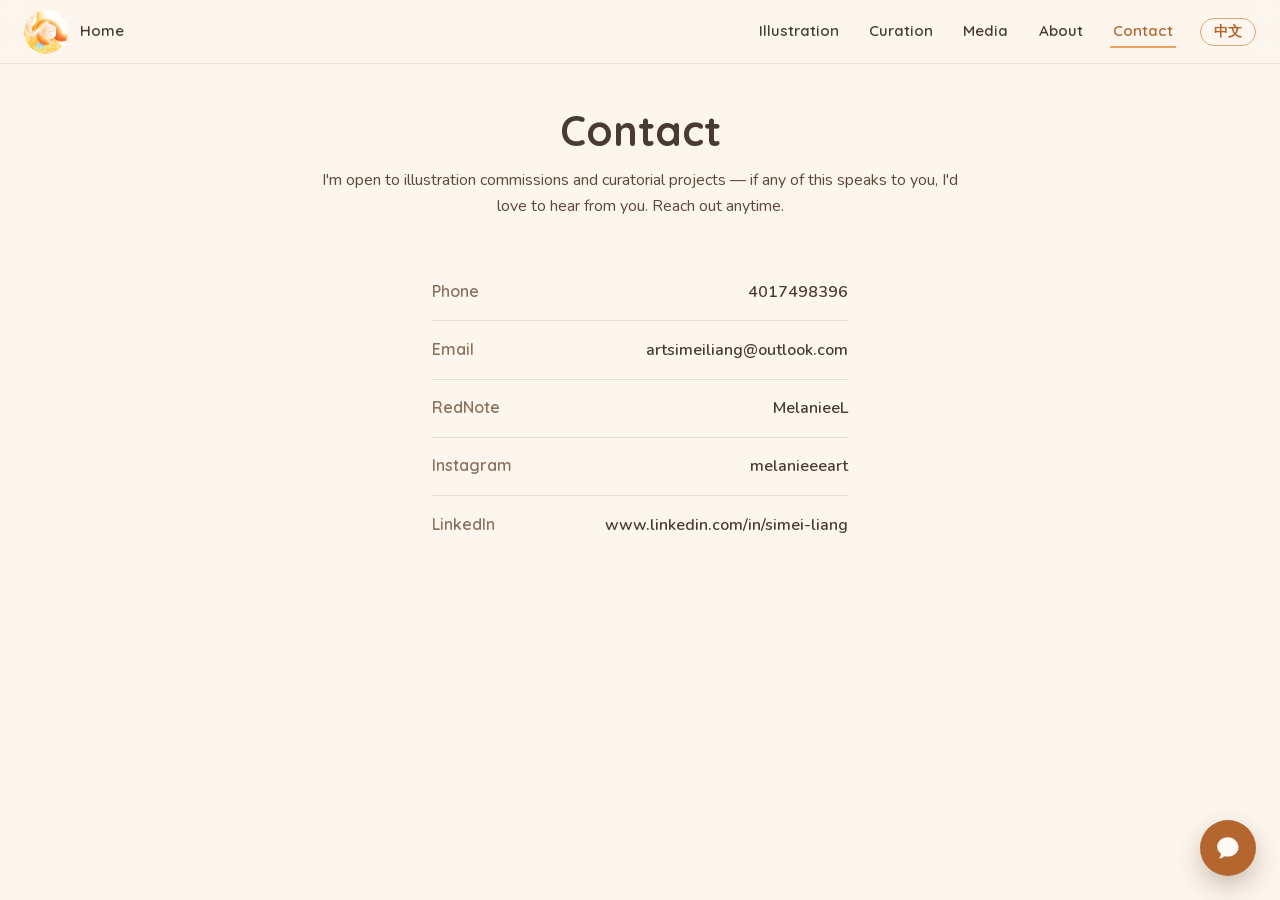
==== commit 9a803b2c: "Show the full LinkedIn profile URL on the contact page Melanie asked for the link itself rather than" ====
--- a/contact.html
+++ b/contact.html
@@ -28,7 +28,7 @@
   <nav class="nav-menu" aria-label="Primary">
     <a href="illustration.html" class="nav-link"><span data-lang="en">Illustration</span><span data-lang="zh">插画</span></a>
     <a href="curatorial-work.html" class="nav-link"><span data-lang="en">Curation</span><span data-lang="zh">策展</span></a>
-    <a href="media.html" class="nav-link"><span data-lang="en">Media</span><span data-lang="zh">传媒</span></a>
+    <a href="media-wechat.html" class="nav-link"><span data-lang="en">Media</span><span data-lang="zh">传媒</span></a>
     <a href="index.html#illustrator" class="nav-link"><span data-lang="en">About</span><span data-lang="zh">关于</span></a>
     <a href="contact.html" class="nav-link active"><span data-lang="en">Contact</span><span data-lang="zh">联系</span></a>
     <button type="button" class="lang-switch" aria-label="Switch language / 切换语言"><span data-lang="en">中文</span><span data-lang="zh">EN</span></button>
@@ -63,7 +63,7 @@
     </li>
     <li>
       <span class="contact-label">LinkedIn</span>
-      <a href="https://www.linkedin.com/in/simei-liang" target="_blank" rel="noopener">simei-liang</a>
+      <a href="https://www.linkedin.com/in/simei-liang" target="_blank" rel="noopener">www.linkedin.com/in/simei-liang</a>
     </li>
   </ul>
 </main>
--- a/css/style.css
+++ b/css/style.css
@@ -1664,6 +1664,10 @@
 
   .hero-links {
     gap: 0.2rem 1.1rem;
+    /* Clear the floating chat button, which is fixed to the bottom-right of
+       the viewport. With four labels the row is wide enough to run under it,
+       so the row lifts above it rather than being pushed off-centre. */
+    bottom: 5.5rem;
   }
 
   .hero-links a {
